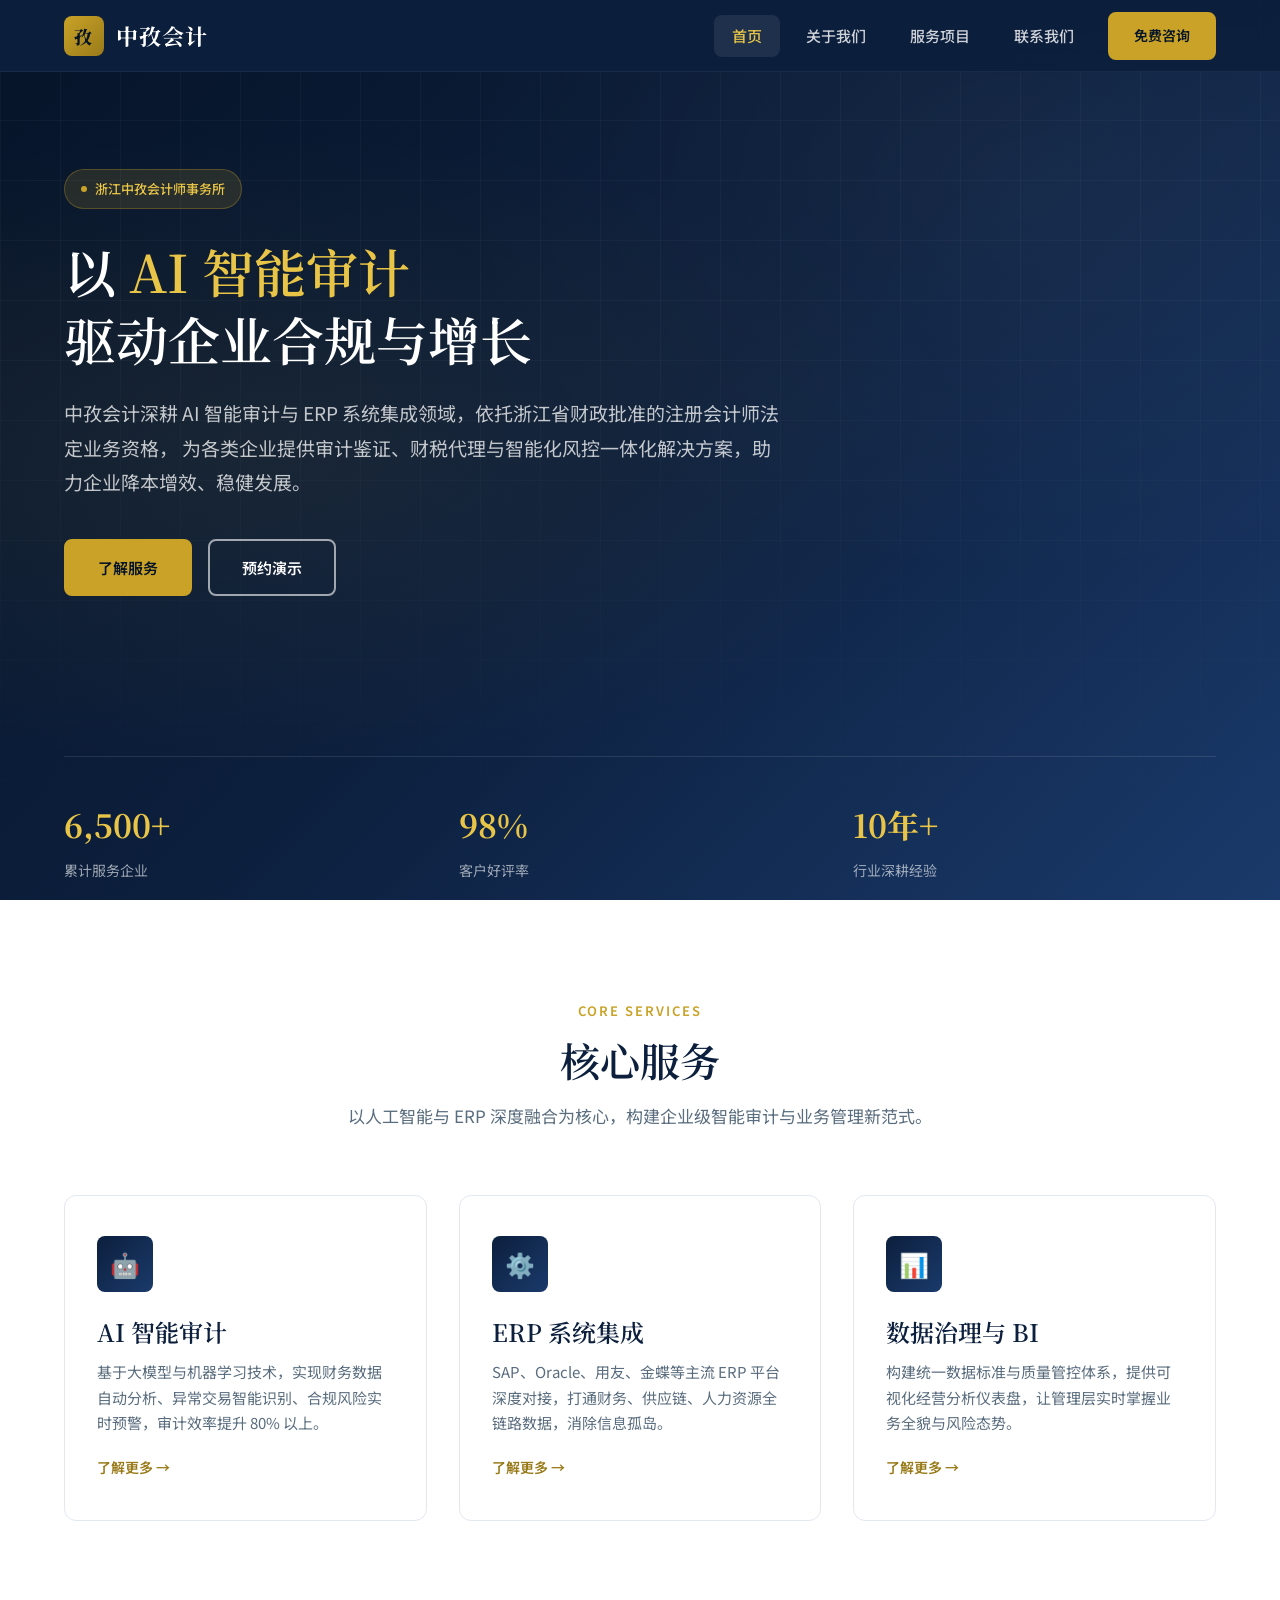
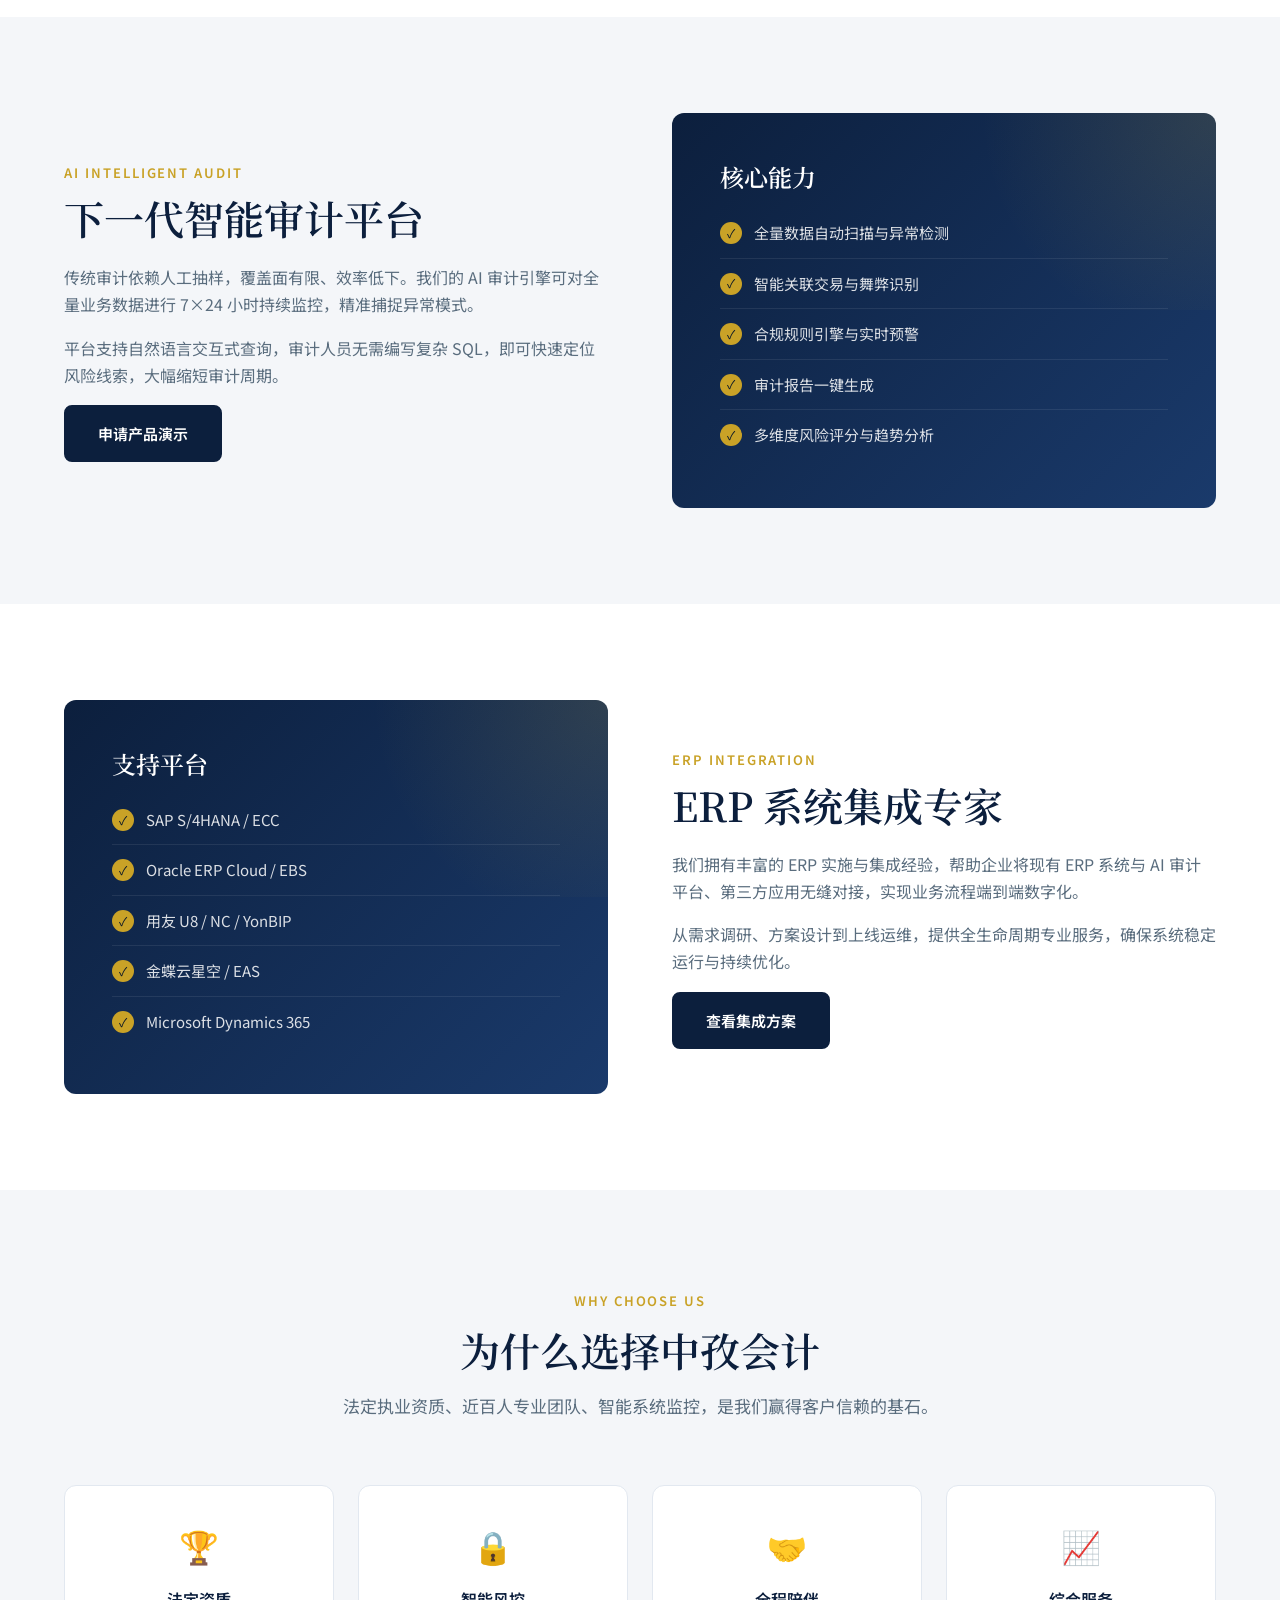
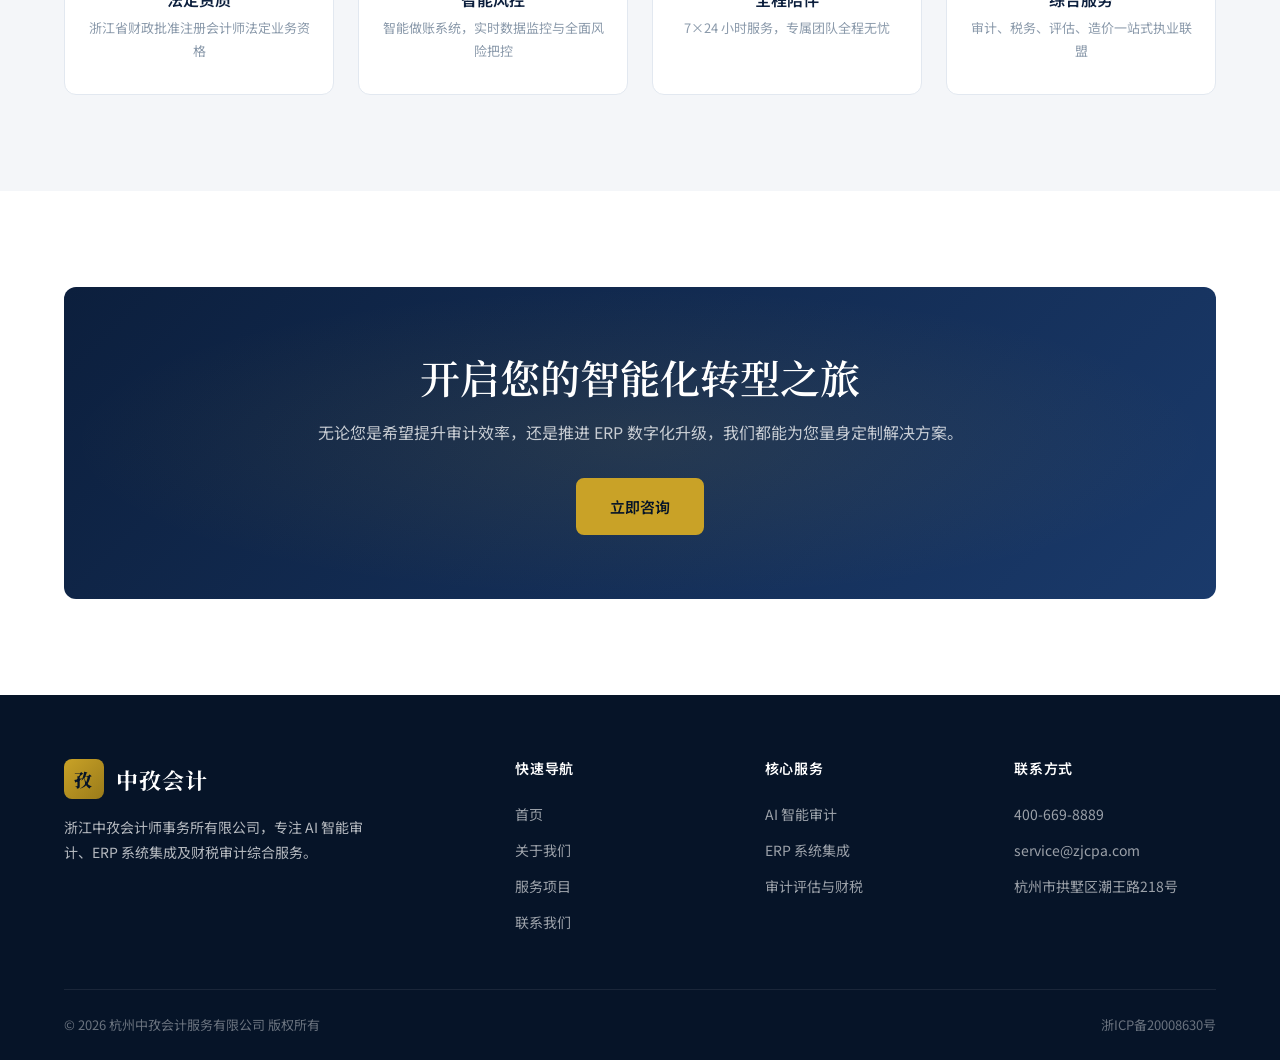
==== index.html @ 868f0404 "Initial commit: zhixin-website corporate site" ====
<!DOCTYPE html>
<html lang="zh-CN">
<head>
  <meta charset="UTF-8">
  <meta name="viewport" content="width=device-width, initial-scale=1.0">
  <meta name="description" content="中孜会计 — 浙江中孜会计师事务所，专注 AI 智能审计与 ERP 系统集成，提供会计、审计、税务一站式专业服务。">
  <title>中孜会计 — AI 智能审计与 ERP 系统集成专家</title>
  <link rel="preconnect" href="https://fonts.googleapis.com">
  <link rel="preconnect" href="https://fonts.gstatic.com" crossorigin>
  <link href="https://fonts.googleapis.com/css2?family=Noto+Sans+SC:wght@400;500;600;700&family=Noto+Serif+SC:wght@600;700&display=swap" rel="stylesheet">
  <link rel="stylesheet" href="css/style.css">
</head>
<body>

  <!-- Header -->
  <header class="header">
    <div class="container header-inner">
      <a href="index.html" class="logo">
        <span class="logo-icon">孜</span>
        中孜会计
      </a>
      <button class="menu-toggle" aria-label="打开菜单">
        <span></span><span></span><span></span>
      </button>
      <nav class="nav">
        <a href="index.html" class="nav-link active">首页</a>
        <a href="about.html" class="nav-link">关于我们</a>
        <a href="services.html" class="nav-link">服务项目</a>
        <a href="contact.html" class="nav-link">联系我们</a>
        <div class="nav-cta">
          <a href="contact.html" class="btn btn-primary">免费咨询</a>
        </div>
      </nav>
    </div>
  </header>

  <!-- Hero -->
  <section class="hero">
    <div class="hero-grid"></div>
    <div class="container">
      <div class="hero-content">
        <div class="hero-badge">浙江中孜会计师事务所</div>
        <h1>以 <span>AI 智能审计</span><br>驱动企业合规与增长</h1>
        <p class="hero-desc">
          中孜会计深耕 AI 智能审计与 ERP 系统集成领域，依托浙江省财政批准的注册会计师法定业务资格，
          为各类企业提供审计鉴证、财税代理与智能化风控一体化解决方案，助力企业降本增效、稳健发展。
        </p>
        <div class="hero-actions">
          <a href="services.html" class="btn btn-primary">了解服务</a>
          <a href="contact.html" class="btn btn-outline">预约演示</a>
        </div>
      </div>
      <div class="hero-stats">
        <div class="stat-item">
          <strong>6,500+</strong>
          <span>累计服务企业</span>
        </div>
        <div class="stat-item">
          <strong>98%</strong>
          <span>客户好评率</span>
        </div>
        <div class="stat-item">
          <strong>10年+</strong>
          <span>行业深耕经验</span>
        </div>
      </div>
    </div>
  </section>

  <!-- Services Overview -->
  <section class="section">
    <div class="container">
      <div class="section-header fade-in">
        <span class="section-label">Core Services</span>
        <h2 class="section-title">核心服务</h2>
        <p class="section-desc">以人工智能与 ERP 深度融合为核心，构建企业级智能审计与业务管理新范式。</p>
      </div>
      <div class="card-grid">
        <div class="card fade-in">
          <div class="card-icon">🤖</div>
          <h3>AI 智能审计</h3>
          <p>基于大模型与机器学习技术，实现财务数据自动分析、异常交易智能识别、合规风险实时预警，审计效率提升 80% 以上。</p>
          <a href="services.html#ai-audit" class="card-link">了解更多 →</a>
        </div>
        <div class="card fade-in">
          <div class="card-icon">⚙️</div>
          <h3>ERP 系统集成</h3>
          <p>SAP、Oracle、用友、金蝶等主流 ERP 平台深度对接，打通财务、供应链、人力资源全链路数据，消除信息孤岛。</p>
          <a href="services.html#erp" class="card-link">了解更多 →</a>
        </div>
        <div class="card fade-in">
          <div class="card-icon">📊</div>
          <h3>数据治理与 BI</h3>
          <p>构建统一数据标准与质量管控体系，提供可视化经营分析仪表盘，让管理层实时掌握业务全貌与风险态势。</p>
          <a href="services.html" class="card-link">了解更多 →</a>
        </div>
      </div>
    </div>
  </section>

  <!-- Feature: AI Audit -->
  <section class="section section-alt">
    <div class="container">
      <div class="feature-block fade-in">
        <div class="feature-content">
          <span class="section-label">AI Intelligent Audit</span>
          <h2>下一代智能审计平台</h2>
          <p>传统审计依赖人工抽样，覆盖面有限、效率低下。我们的 AI 审计引擎可对全量业务数据进行 7×24 小时持续监控，精准捕捉异常模式。</p>
          <p>平台支持自然语言交互式查询，审计人员无需编写复杂 SQL，即可快速定位风险线索，大幅缩短审计周期。</p>
          <a href="contact.html" class="btn btn-dark">申请产品演示</a>
        </div>
        <div class="feature-visual">
          <h3>核心能力</h3>
          <ul class="feature-list">
            <li><span class="check">✓</span>全量数据自动扫描与异常检测</li>
            <li><span class="check">✓</span>智能关联交易与舞弊识别</li>
            <li><span class="check">✓</span>合规规则引擎与实时预警</li>
            <li><span class="check">✓</span>审计报告一键生成</li>
            <li><span class="check">✓</span>多维度风险评分与趋势分析</li>
          </ul>
        </div>
      </div>
    </div>
  </section>

  <!-- Feature: ERP -->
  <section class="section">
    <div class="container">
      <div class="feature-block reverse fade-in">
        <div class="feature-content">
          <span class="section-label">ERP Integration</span>
          <h2>ERP 系统集成专家</h2>
          <p>我们拥有丰富的 ERP 实施与集成经验，帮助企业将现有 ERP 系统与 AI 审计平台、第三方应用无缝对接，实现业务流程端到端数字化。</p>
          <p>从需求调研、方案设计到上线运维，提供全生命周期专业服务，确保系统稳定运行与持续优化。</p>
          <a href="services.html#erp" class="btn btn-dark">查看集成方案</a>
        </div>
        <div class="feature-visual">
          <h3>支持平台</h3>
          <ul class="feature-list">
            <li><span class="check">✓</span>SAP S/4HANA / ECC</li>
            <li><span class="check">✓</span>Oracle ERP Cloud / EBS</li>
            <li><span class="check">✓</span>用友 U8 / NC / YonBIP</li>
            <li><span class="check">✓</span>金蝶云星空 / EAS</li>
            <li><span class="check">✓</span>Microsoft Dynamics 365</li>
          </ul>
        </div>
      </div>
    </div>
  </section>

  <!-- Why Us -->
  <section class="section section-alt">
    <div class="container">
      <div class="section-header fade-in">
        <span class="section-label">Why Choose Us</span>
        <h2 class="section-title">为什么选择中孜会计</h2>
        <p class="section-desc">法定执业资质、近百人专业团队、智能系统监控，是我们赢得客户信赖的基石。</p>
      </div>
      <div class="values-grid fade-in">
        <div class="value-card">
          <div class="icon">🏆</div>
          <h4>法定资质</h4>
          <p>浙江省财政批准注册会计师法定业务资格</p>
        </div>
        <div class="value-card">
          <div class="icon">🔒</div>
          <h4>智能风控</h4>
          <p>智能做账系统，实时数据监控与全面风险把控</p>
        </div>
        <div class="value-card">
          <div class="icon">🤝</div>
          <h4>全程陪伴</h4>
          <p>7×24 小时服务，专属团队全程无忧</p>
        </div>
        <div class="value-card">
          <div class="icon">📈</div>
          <h4>综合服务</h4>
          <p>审计、税务、评估、造价一站式执业联盟</p>
        </div>
      </div>
    </div>
  </section>

  <!-- CTA -->
  <section class="section">
    <div class="container">
      <div class="cta-banner fade-in">
        <h2>开启您的智能化转型之旅</h2>
        <p>无论您是希望提升审计效率，还是推进 ERP 数字化升级，我们都能为您量身定制解决方案。</p>
        <a href="contact.html" class="btn btn-primary">立即咨询</a>
      </div>
    </div>
  </section>

  <!-- Footer -->
  <footer class="footer">
    <div class="container">
      <div class="footer-grid">
        <div class="footer-brand">
          <a href="index.html" class="logo">
            <span class="logo-icon">孜</span>
            中孜会计
          </a>
          <p>浙江中孜会计师事务所有限公司，专注 AI 智能审计、ERP 系统集成及财税审计综合服务。</p>
        </div>
        <div class="footer-col">
          <h4>快速导航</h4>
          <a href="index.html">首页</a>
          <a href="about.html">关于我们</a>
          <a href="services.html">服务项目</a>
          <a href="contact.html">联系我们</a>
        </div>
        <div class="footer-col">
          <h4>核心服务</h4>
          <a href="services.html#ai-audit">AI 智能审计</a>
          <a href="services.html#erp">ERP 系统集成</a>
          <a href="services.html">审计评估与财税</a>
        </div>
        <div class="footer-col">
          <h4>联系方式</h4>
          <a href="tel:400-669-8889">400-669-8889</a>
          <a href="mailto:service@zjcpa.com">service@zjcpa.com</a>
          <a href="contact.html">杭州市拱墅区潮王路218号</a>
        </div>
      </div>
      <div class="footer-bottom">
        <span>&copy; 2026 杭州中孜会计服务有限公司 版权所有</span>
        <span>浙ICP备20008630号</span>
      </div>
    </div>
  </footer>

  <script src="js/main.js"></script>
</body>
</html>
---- css/style.css ----
/* ============================================
   中孜会计 — 企业官网样式
   专业 · 稳重 · 大气
   ============================================ */

:root {
  --color-primary: #0c1f3d;
  --color-primary-light: #1a3a6b;
  --color-primary-dark: #061428;
  --color-accent: #c9a227;
  --color-accent-light: #e8c547;
  --color-accent-dark: #9a7b1a;
  --color-text: #2c3e50;
  --color-text-light: #5a6d7e;
  --color-text-muted: #8b9aab;
  --color-bg: #ffffff;
  --color-bg-alt: #f4f6f9;
  --color-bg-dark: #0c1f3d;
  --color-border: #e2e8f0;
  --font-sans: "Noto Sans SC", "PingFang SC", "Microsoft YaHei", sans-serif;
  --font-serif: "Noto Serif SC", "Songti SC", serif;
  --shadow-sm: 0 1px 3px rgba(12, 31, 61, 0.08);
  --shadow-md: 0 4px 20px rgba(12, 31, 61, 0.12);
  --shadow-lg: 0 10px 40px rgba(12, 31, 61, 0.18);
  --radius: 8px;
  --radius-lg: 12px;
  --transition: 0.3s cubic-bezier(0.4, 0, 0.2, 1);
  --header-height: 72px;
  --container-max: 1200px;
}

*, *::before, *::after {
  box-sizing: border-box;
  margin: 0;
  padding: 0;
}

html {
  scroll-behavior: smooth;
  font-size: 16px;
}

body {
  font-family: var(--font-sans);
  color: var(--color-text);
  background: var(--color-bg);
  line-height: 1.7;
  -webkit-font-smoothing: antialiased;
}

img {
  max-width: 100%;
  height: auto;
  display: block;
}

a {
  color: inherit;
  text-decoration: none;
  transition: color var(--transition);
}

ul, ol {
  list-style: none;
}

.container {
  width: 100%;
  max-width: var(--container-max);
  margin: 0 auto;
  padding: 0 24px;
}

/* ---- Typography ---- */
h1, h2, h3, h4 {
  font-family: var(--font-serif);
  font-weight: 600;
  line-height: 1.3;
  color: var(--color-primary);
}

h1 { font-size: clamp(2rem, 5vw, 3.25rem); }
h2 { font-size: clamp(1.75rem, 4vw, 2.5rem); }
h3 { font-size: clamp(1.25rem, 2.5vw, 1.5rem); }

.section-label {
  display: inline-block;
  font-size: 0.8125rem;
  font-weight: 600;
  letter-spacing: 0.15em;
  text-transform: uppercase;
  color: var(--color-accent);
  margin-bottom: 12px;
}

.section-title {
  margin-bottom: 16px;
}

.section-desc {
  font-size: 1.0625rem;
  color: var(--color-text-light);
  max-width: 640px;
}

/* ---- Buttons ---- */
.btn {
  display: inline-flex;
  align-items: center;
  justify-content: center;
  gap: 8px;
  padding: 14px 32px;
  font-size: 0.9375rem;
  font-weight: 600;
  border-radius: var(--radius);
  border: 2px solid transparent;
  cursor: pointer;
  transition: all var(--transition);
  white-space: nowrap;
}

.btn-primary {
  background: var(--color-accent);
  color: var(--color-primary-dark);
  border-color: var(--color-accent);
}

.btn-primary:hover {
  background: var(--color-accent-light);
  border-color: var(--color-accent-light);
  transform: translateY(-2px);
  box-shadow: var(--shadow-md);
}

.btn-outline {
  background: transparent;
  color: #fff;
  border-color: rgba(255, 255, 255, 0.6);
}

.btn-outline:hover {
  background: rgba(255, 255, 255, 0.1);
  border-color: #fff;
}

.btn-dark {
  background: var(--color-primary);
  color: #fff;
  border-color: var(--color-primary);
}

.btn-dark:hover {
  background: var(--color-primary-light);
  border-color: var(--color-primary-light);
  transform: translateY(-2px);
  box-shadow: var(--shadow-md);
}

/* ---- Header ---- */
.header {
  position: fixed;
  top: 0;
  left: 0;
  right: 0;
  z-index: 1000;
  height: var(--header-height);
  background: rgba(12, 31, 61, 0.95);
  backdrop-filter: blur(12px);
  -webkit-backdrop-filter: blur(12px);
  border-bottom: 1px solid rgba(255, 255, 255, 0.06);
  transition: background var(--transition), box-shadow var(--transition);
}

.header.scrolled {
  background: rgba(6, 20, 40, 0.98);
  box-shadow: var(--shadow-md);
}

.header-inner {
  display: flex;
  align-items: center;
  justify-content: space-between;
  height: var(--header-height);
}

.logo {
  display: flex;
  align-items: center;
  gap: 12px;
  color: #fff;
  font-family: var(--font-serif);
  font-size: 1.375rem;
  font-weight: 700;
  letter-spacing: 0.05em;
}

.logo-icon {
  width: 40px;
  height: 40px;
  background: linear-gradient(135deg, var(--color-accent), var(--color-accent-dark));
  border-radius: var(--radius);
  display: flex;
  align-items: center;
  justify-content: center;
  font-size: 1.125rem;
  font-weight: 800;
  color: var(--color-primary-dark);
}

.nav {
  display: flex;
  align-items: center;
  gap: 8px;
}

.nav-link {
  padding: 8px 18px;
  font-size: 0.9375rem;
  font-weight: 500;
  color: rgba(255, 255, 255, 0.8);
  border-radius: var(--radius);
  transition: all var(--transition);
}

.nav-link:hover,
.nav-link.active {
  color: #fff;
  background: rgba(255, 255, 255, 0.08);
}

.nav-link.active {
  color: var(--color-accent-light);
}

.nav-cta {
  margin-left: 8px;
}

.nav-cta .btn {
  padding: 10px 24px;
  font-size: 0.875rem;
}

.menu-toggle {
  display: none;
  flex-direction: column;
  justify-content: center;
  gap: 5px;
  width: 40px;
  height: 40px;
  background: none;
  border: none;
  cursor: pointer;
  padding: 8px;
}

.menu-toggle span {
  display: block;
  width: 100%;
  height: 2px;
  background: #fff;
  border-radius: 2px;
  transition: all var(--transition);
}

.menu-toggle.active span:nth-child(1) {
  transform: rotate(45deg) translate(5px, 5px);
}

.menu-toggle.active span:nth-child(2) {
  opacity: 0;
}

.menu-toggle.active span:nth-child(3) {
  transform: rotate(-45deg) translate(5px, -5px);
}

/* ---- Hero ---- */
.hero {
  position: relative;
  min-height: 100vh;
  display: flex;
  align-items: center;
  background: linear-gradient(135deg, var(--color-primary-dark) 0%, var(--color-primary) 50%, var(--color-primary-light) 100%);
  overflow: hidden;
  padding-top: var(--header-height);
}

.hero::before {
  content: "";
  position: absolute;
  inset: 0;
  background:
    radial-gradient(ellipse at 20% 50%, rgba(201, 162, 39, 0.08) 0%, transparent 50%),
    radial-gradient(ellipse at 80% 20%, rgba(255, 255, 255, 0.04) 0%, transparent 40%);
  pointer-events: none;
}

.hero-grid {
  position: absolute;
  inset: 0;
  background-image:
    linear-gradient(rgba(255, 255, 255, 0.03) 1px, transparent 1px),
    linear-gradient(90deg, rgba(255, 255, 255, 0.03) 1px, transparent 1px);
  background-size: 60px 60px;
  mask-image: linear-gradient(to bottom, black 30%, transparent 100%);
  -webkit-mask-image: linear-gradient(to bottom, black 30%, transparent 100%);
}

.hero-content {
  position: relative;
  z-index: 1;
  max-width: 720px;
  padding: 80px 0;
}

.hero-badge {
  display: inline-flex;
  align-items: center;
  gap: 8px;
  padding: 8px 16px;
  background: rgba(201, 162, 39, 0.15);
  border: 1px solid rgba(201, 162, 39, 0.3);
  border-radius: 100px;
  font-size: 0.8125rem;
  font-weight: 500;
  color: var(--color-accent-light);
  margin-bottom: 28px;
}

.hero-badge::before {
  content: "";
  width: 6px;
  height: 6px;
  background: var(--color-accent);
  border-radius: 50%;
  animation: pulse 2s infinite;
}

@keyframes pulse {
  0%, 100% { opacity: 1; }
  50% { opacity: 0.4; }
}

.hero h1 {
  color: #fff;
  margin-bottom: 24px;
}

.hero h1 span {
  color: var(--color-accent-light);
}

.hero-desc {
  font-size: clamp(1rem, 2vw, 1.1875rem);
  color: rgba(255, 255, 255, 0.75);
  margin-bottom: 40px;
  line-height: 1.8;
}

.hero-actions {
  display: flex;
  flex-wrap: wrap;
  gap: 16px;
}

.hero-stats {
  position: relative;
  z-index: 1;
  display: grid;
  grid-template-columns: repeat(3, 1fr);
  gap: 32px;
  margin-top: 80px;
  padding-top: 40px;
  border-top: 1px solid rgba(255, 255, 255, 0.1);
}

.stat-item strong {
  display: block;
  font-family: var(--font-serif);
  font-size: 2rem;
  font-weight: 700;
  color: var(--color-accent-light);
  margin-bottom: 4px;
}

.stat-item span {
  font-size: 0.875rem;
  color: rgba(255, 255, 255, 0.6);
}

/* ---- Page Hero (inner pages) ---- */
.page-hero {
  background: linear-gradient(135deg, var(--color-primary-dark), var(--color-primary));
  padding: calc(var(--header-height) + 64px) 0 64px;
  text-align: center;
}

.page-hero h1 {
  color: #fff;
  margin-bottom: 16px;
}

.page-hero p {
  color: rgba(255, 255, 255, 0.7);
  font-size: 1.0625rem;
  max-width: 560px;
  margin: 0 auto;
}

.breadcrumb {
  display: flex;
  align-items: center;
  justify-content: center;
  gap: 8px;
  margin-bottom: 24px;
  font-size: 0.875rem;
  color: rgba(255, 255, 255, 0.5);
}

.breadcrumb a:hover {
  color: var(--color-accent-light);
}

.breadcrumb .sep {
  color: rgba(255, 255, 255, 0.3);
}

/* ---- Sections ---- */
.section {
  padding: 96px 0;
}

.section-alt {
  background: var(--color-bg-alt);
}

.section-header {
  text-align: center;
  margin-bottom: 64px;
}

.section-header .section-desc {
  margin: 0 auto;
}

/* ---- Cards ---- */
.card-grid {
  display: grid;
  grid-template-columns: repeat(auto-fit, minmax(300px, 1fr));
  gap: 32px;
}

.card {
  background: var(--color-bg);
  border-radius: var(--radius-lg);
  padding: 40px 32px;
  border: 1px solid var(--color-border);
  transition: all var(--transition);
}

.card:hover {
  transform: translateY(-6px);
  box-shadow: var(--shadow-lg);
  border-color: transparent;
}

.card-icon {
  width: 56px;
  height: 56px;
  background: linear-gradient(135deg, var(--color-primary), var(--color-primary-light));
  border-radius: var(--radius);
  display: flex;
  align-items: center;
  justify-content: center;
  margin-bottom: 24px;
  font-size: 1.5rem;
}

.card h3 {
  margin-bottom: 12px;
}

.card p {
  color: var(--color-text-light);
  font-size: 0.9375rem;
}

.card-link {
  display: inline-flex;
  align-items: center;
  gap: 6px;
  margin-top: 20px;
  font-size: 0.875rem;
  font-weight: 600;
  color: var(--color-accent-dark);
}

.card-link:hover {
  color: var(--color-accent);
  gap: 10px;
}

/* ---- Feature blocks ---- */
.feature-block {
  display: grid;
  grid-template-columns: 1fr 1fr;
  gap: 64px;
  align-items: center;
}

.feature-block.reverse {
  direction: rtl;
}

.feature-block.reverse > * {
  direction: ltr;
}

.feature-visual {
  background: linear-gradient(135deg, var(--color-primary), var(--color-primary-light));
  border-radius: var(--radius-lg);
  padding: 48px;
  color: #fff;
  position: relative;
  overflow: hidden;
}

.feature-visual::after {
  content: "";
  position: absolute;
  top: -50%;
  right: -50%;
  width: 100%;
  height: 100%;
  background: radial-gradient(circle, rgba(201, 162, 39, 0.15) 0%, transparent 70%);
}

.feature-visual h3 {
  color: #fff;
  margin-bottom: 16px;
  position: relative;
  z-index: 1;
}

.feature-list {
  position: relative;
  z-index: 1;
}

.feature-list li {
  display: flex;
  align-items: flex-start;
  gap: 12px;
  padding: 12px 0;
  font-size: 0.9375rem;
  color: rgba(255, 255, 255, 0.85);
  border-bottom: 1px solid rgba(255, 255, 255, 0.08);
}

.feature-list li:last-child {
  border-bottom: none;
}

.feature-list .check {
  flex-shrink: 0;
  width: 22px;
  height: 22px;
  background: var(--color-accent);
  border-radius: 50%;
  display: flex;
  align-items: center;
  justify-content: center;
  font-size: 0.75rem;
  color: var(--color-primary-dark);
  margin-top: 2px;
}

.feature-content .section-label {
  margin-bottom: 8px;
}

.feature-content h2 {
  margin-bottom: 20px;
}

.feature-content p {
  color: var(--color-text-light);
  margin-bottom: 16px;
}

/* ---- About page ---- */
.about-intro {
  display: grid;
  grid-template-columns: 1fr 1fr;
  gap: 64px;
  align-items: center;
}

.about-image {
  background: linear-gradient(135deg, var(--color-bg-alt), var(--color-border));
  border-radius: var(--radius-lg);
  aspect-ratio: 4/3;
  display: flex;
  align-items: center;
  justify-content: center;
  position: relative;
  overflow: hidden;
}

.about-image-inner {
  text-align: center;
  padding: 40px;
}

.about-image-inner .logo-icon {
  width: 80px;
  height: 80px;
  font-size: 2rem;
  margin: 0 auto 20px;
}

.about-image-inner h3 {
  font-size: 1.5rem;
  margin-bottom: 8px;
}

.about-image-inner p {
  color: var(--color-text-muted);
  font-size: 0.9375rem;
}

.values-grid {
  display: grid;
  grid-template-columns: repeat(4, 1fr);
  gap: 24px;
}

.value-card {
  text-align: center;
  padding: 32px 20px;
  background: var(--color-bg);
  border-radius: var(--radius-lg);
  border: 1px solid var(--color-border);
  transition: all var(--transition);
}

.value-card:hover {
  border-color: var(--color-accent);
  box-shadow: var(--shadow-sm);
}

.value-card .icon {
  font-size: 2rem;
  margin-bottom: 16px;
}

.value-card h4 {
  font-family: var(--font-sans);
  font-size: 1rem;
  font-weight: 600;
  margin-bottom: 8px;
}

.value-card p {
  font-size: 0.8125rem;
  color: var(--color-text-muted);
}

.timeline {
  position: relative;
  max-width: 700px;
  margin: 0 auto;
}

.timeline::before {
  content: "";
  position: absolute;
  left: 20px;
  top: 0;
  bottom: 0;
  width: 2px;
  background: var(--color-border);
}

.timeline-item {
  position: relative;
  padding-left: 56px;
  padding-bottom: 40px;
}

.timeline-item:last-child {
  padding-bottom: 0;
}

.timeline-dot {
  position: absolute;
  left: 12px;
  top: 4px;
  width: 18px;
  height: 18px;
  background: var(--color-accent);
  border: 3px solid var(--color-bg-alt);
  border-radius: 50%;
}

.timeline-year {
  font-family: var(--font-serif);
  font-size: 1.125rem;
  font-weight: 700;
  color: var(--color-accent-dark);
  margin-bottom: 4px;
}

.timeline-item h4 {
  font-family: var(--font-sans);
  font-size: 1rem;
  font-weight: 600;
  margin-bottom: 6px;
}

.timeline-item p {
  font-size: 0.9375rem;
  color: var(--color-text-light);
}

/* ---- Services page ---- */
.service-hero-card {
  display: grid;
  grid-template-columns: 1fr 1fr;
  gap: 0;
  background: var(--color-bg);
  border-radius: var(--radius-lg);
  overflow: hidden;
  border: 1px solid var(--color-border);
  margin-bottom: 48px;
  transition: all var(--transition);
}

.service-hero-card:hover {
  box-shadow: var(--shadow-lg);
}

.service-hero-card .visual {
  background: linear-gradient(135deg, var(--color-primary-dark), var(--color-primary-light));
  padding: 56px 48px;
  display: flex;
  flex-direction: column;
  justify-content: center;
  color: #fff;
}

.service-hero-card .visual .tag {
  display: inline-block;
  padding: 4px 12px;
  background: rgba(201, 162, 39, 0.2);
  border: 1px solid rgba(201, 162, 39, 0.4);
  border-radius: 100px;
  font-size: 0.75rem;
  font-weight: 600;
  color: var(--color-accent-light);
  margin-bottom: 20px;
  width: fit-content;
}

.service-hero-card .visual h2 {
  color: #fff;
  margin-bottom: 16px;
}

.service-hero-card .visual p {
  color: rgba(255, 255, 255, 0.75);
  font-size: 0.9375rem;
}

.service-hero-card .content {
  padding: 56px 48px;
}

.service-hero-card .content h3 {
  margin-bottom: 20px;
}

.capability-list {
  display: grid;
  grid-template-columns: 1fr 1fr;
  gap: 12px;
}

.capability-list li {
  display: flex;
  align-items: center;
  gap: 10px;
  font-size: 0.9375rem;
  color: var(--color-text-light);
  padding: 8px 0;
}

.capability-list .dot {
  width: 6px;
  height: 6px;
  background: var(--color-accent);
  border-radius: 50%;
  flex-shrink: 0;
}

.process-steps {
  display: grid;
  grid-template-columns: repeat(4, 1fr);
  gap: 24px;
  counter-reset: step;
}

.process-step {
  text-align: center;
  padding: 32px 20px;
  position: relative;
}

.process-step::before {
  counter-increment: step;
  content: counter(step, decimal-leading-zero);
  display: flex;
  align-items: center;
  justify-content: center;
  width: 48px;
  height: 48px;
  background: var(--color-primary);
  color: var(--color-accent-light);
  font-family: var(--font-serif);
  font-size: 1.125rem;
  font-weight: 700;
  border-radius: 50%;
  margin: 0 auto 20px;
}

.process-step h4 {
  font-family: var(--font-sans);
  font-size: 1rem;
  font-weight: 600;
  margin-bottom: 8px;
}

.process-step p {
  font-size: 0.8125rem;
  color: var(--color-text-muted);
}

/* ---- Contact page ---- */
.contact-grid {
  display: grid;
  grid-template-columns: 1fr 1.2fr;
  gap: 48px;
}

.contact-info-card {
  background: linear-gradient(135deg, var(--color-primary), var(--color-primary-light));
  border-radius: var(--radius-lg);
  padding: 48px 40px;
  color: #fff;
}

.contact-info-card h2 {
  color: #fff;
  margin-bottom: 12px;
}

.contact-info-card > p {
  color: rgba(255, 255, 255, 0.7);
  margin-bottom: 40px;
  font-size: 0.9375rem;
}

.contact-item {
  display: flex;
  align-items: flex-start;
  gap: 16px;
  padding: 20px 0;
  border-bottom: 1px solid rgba(255, 255, 255, 0.1);
}

.contact-item:last-child {
  border-bottom: none;
}

.contact-item .icon {
  width: 44px;
  height: 44px;
  background: rgba(255, 255, 255, 0.1);
  border-radius: var(--radius);
  display: flex;
  align-items: center;
  justify-content: center;
  font-size: 1.125rem;
  flex-shrink: 0;
}

.contact-item h4 {
  font-family: var(--font-sans);
  font-size: 0.8125rem;
  font-weight: 500;
  color: rgba(255, 255, 255, 0.6);
  margin-bottom: 4px;
}

.contact-item p, .contact-item a {
  font-size: 0.9375rem;
  color: #fff;
}

.contact-item a:hover {
  color: var(--color-accent-light);
}

.contact-form {
  background: var(--color-bg);
  border: 1px solid var(--color-border);
  border-radius: var(--radius-lg);
  padding: 48px 40px;
}

.contact-form h3 {
  margin-bottom: 32px;
}

.form-group {
  margin-bottom: 24px;
}

.form-group label {
  display: block;
  font-size: 0.875rem;
  font-weight: 500;
  color: var(--color-text);
  margin-bottom: 8px;
}

.form-group input,
.form-group select,
.form-group textarea {
  width: 100%;
  padding: 14px 16px;
  font-family: var(--font-sans);
  font-size: 0.9375rem;
  color: var(--color-text);
  background: var(--color-bg-alt);
  border: 1px solid var(--color-border);
  border-radius: var(--radius);
  transition: border-color var(--transition), box-shadow var(--transition);
}

.form-group input:focus,
.form-group select:focus,
.form-group textarea:focus {
  outline: none;
  border-color: var(--color-primary-light);
  box-shadow: 0 0 0 3px rgba(26, 58, 107, 0.1);
}

.form-group textarea {
  resize: vertical;
  min-height: 140px;
}

.form-row {
  display: grid;
  grid-template-columns: 1fr 1fr;
  gap: 20px;
}

.form-success {
  display: none;
  text-align: center;
  padding: 48px 24px;
}

.form-success.show {
  display: block;
}

.form-success .icon {
  font-size: 3rem;
  margin-bottom: 16px;
}

.form-success h3 {
  margin-bottom: 8px;
}

.form-success p {
  color: var(--color-text-light);
}

.contact-form.hide {
  display: none;
}

/* ---- CTA Banner ---- */
.cta-banner {
  background: linear-gradient(135deg, var(--color-primary), var(--color-primary-light));
  border-radius: var(--radius-lg);
  padding: 64px 48px;
  text-align: center;
  position: relative;
  overflow: hidden;
}

.cta-banner::before {
  content: "";
  position: absolute;
  inset: 0;
  background: radial-gradient(ellipse at center, rgba(201, 162, 39, 0.1) 0%, transparent 70%);
}

.cta-banner h2 {
  color: #fff;
  margin-bottom: 16px;
  position: relative;
}

.cta-banner p {
  color: rgba(255, 255, 255, 0.75);
  margin-bottom: 32px;
  position: relative;
}

.cta-banner .btn {
  position: relative;
}

/* ---- Footer ---- */
.footer {
  background: var(--color-primary-dark);
  color: rgba(255, 255, 255, 0.7);
  padding: 64px 0 0;
}

.footer-grid {
  display: grid;
  grid-template-columns: 2fr 1fr 1fr 1fr;
  gap: 48px;
  padding-bottom: 48px;
  border-bottom: 1px solid rgba(255, 255, 255, 0.08);
}

.footer-brand .logo {
  margin-bottom: 16px;
}

.footer-brand p {
  font-size: 0.875rem;
  line-height: 1.8;
  max-width: 300px;
}

.footer-col h4 {
  font-family: var(--font-sans);
  font-size: 0.875rem;
  font-weight: 600;
  color: #fff;
  margin-bottom: 20px;
  letter-spacing: 0.05em;
}

.footer-col a {
  display: block;
  font-size: 0.875rem;
  padding: 6px 0;
  color: rgba(255, 255, 255, 0.6);
  transition: color var(--transition);
}

.footer-col a:hover {
  color: var(--color-accent-light);
}

.footer-bottom {
  display: flex;
  align-items: center;
  justify-content: space-between;
  padding: 24px 0;
  font-size: 0.8125rem;
  color: rgba(255, 255, 255, 0.4);
}

/* ---- Animations ---- */
.fade-in {
  opacity: 0;
  transform: translateY(24px);
  transition: opacity 0.6s ease, transform 0.6s ease;
}

.fade-in.visible {
  opacity: 1;
  transform: translateY(0);
}

/* ---- Responsive ---- */
@media (max-width: 1024px) {
  .feature-block,
  .about-intro,
  .service-hero-card,
  .contact-grid {
    grid-template-columns: 1fr;
    gap: 40px;
  }

  .feature-block.reverse {
    direction: ltr;
  }

  .service-hero-card .visual,
  .service-hero-card .content {
    padding: 40px 32px;
  }

  .values-grid {
    grid-template-columns: repeat(2, 1fr);
  }

  .process-steps {
    grid-template-columns: repeat(2, 1fr);
  }

  .footer-grid {
    grid-template-columns: 1fr 1fr;
    gap: 32px;
  }
}

@media (max-width: 768px) {
  :root {
    --header-height: 64px;
  }

  .menu-toggle {
    display: flex;
  }

  .nav {
    position: fixed;
    top: var(--header-height);
    left: 0;
    right: 0;
    background: var(--color-primary-dark);
    flex-direction: column;
    padding: 16px;
    gap: 4px;
    transform: translateY(-100%);
    opacity: 0;
    visibility: hidden;
    transition: all var(--transition);
    border-bottom: 1px solid rgba(255, 255, 255, 0.06);
  }

  .nav.open {
    transform: translateY(0);
    opacity: 1;
    visibility: visible;
  }

  .nav-link {
    width: 100%;
    padding: 14px 18px;
    text-align: center;
  }

  .nav-cta {
    margin-left: 0;
    width: 100%;
  }

  .nav-cta .btn {
    width: 100%;
  }

  .section {
    padding: 64px 0;
  }

  .hero-content {
    padding: 48px 0;
  }

  .hero-stats {
    grid-template-columns: 1fr;
    gap: 24px;
    margin-top: 48px;
  }

  .card-grid {
    grid-template-columns: 1fr;
  }

  .values-grid {
    grid-template-columns: 1fr 1fr;
  }

  .capability-list {
    grid-template-columns: 1fr;
  }

  .process-steps {
    grid-template-columns: 1fr;
  }

  .form-row {
    grid-template-columns: 1fr;
  }

  .footer-grid {
    grid-template-columns: 1fr;
    gap: 32px;
  }

  .footer-bottom {
    flex-direction: column;
    gap: 8px;
    text-align: center;
  }

  .cta-banner {
    padding: 48px 24px;
  }

  .hero-actions {
    flex-direction: column;
  }

  .hero-actions .btn {
    width: 100%;
  }
}

@media (max-width: 480px) {
  .container {
    padding: 0 16px;
  }

  .values-grid {
    grid-template-columns: 1fr;
  }

  .contact-info-card,
  .contact-form {
    padding: 32px 24px;
  }
}
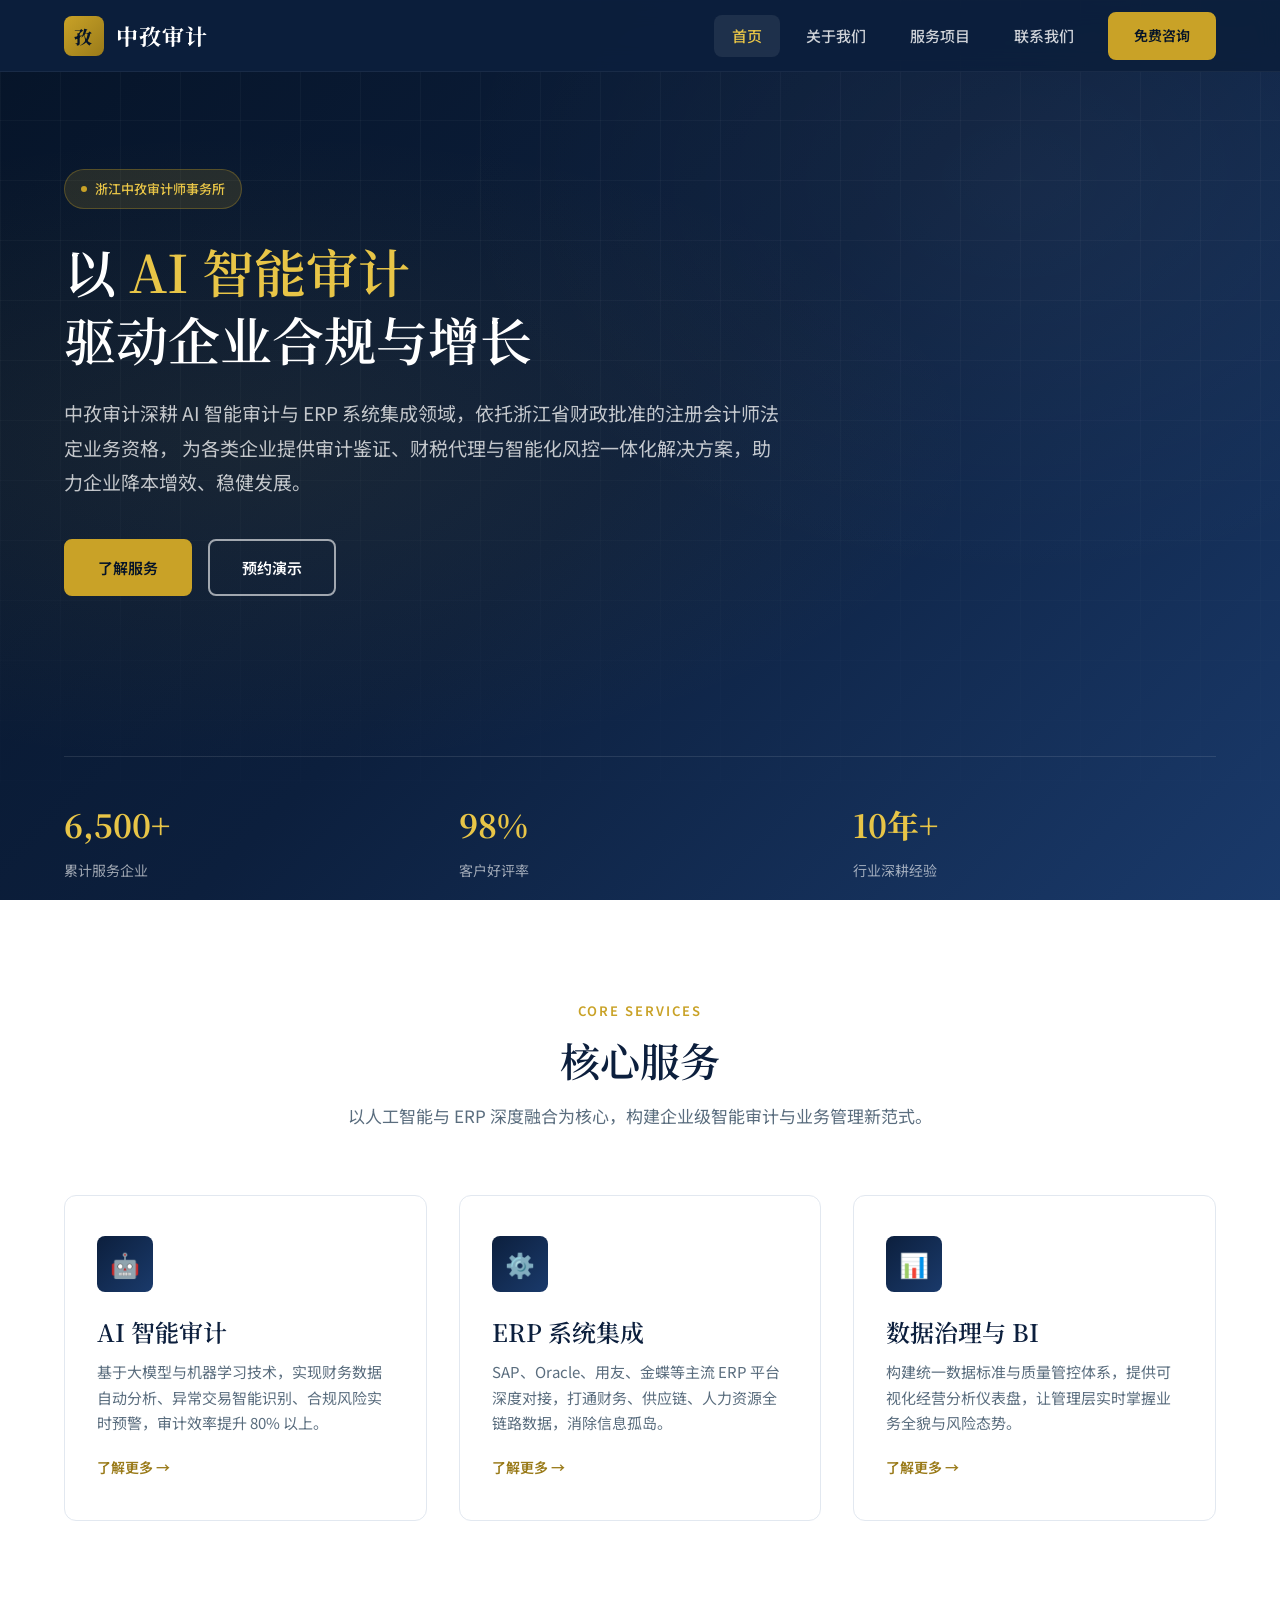
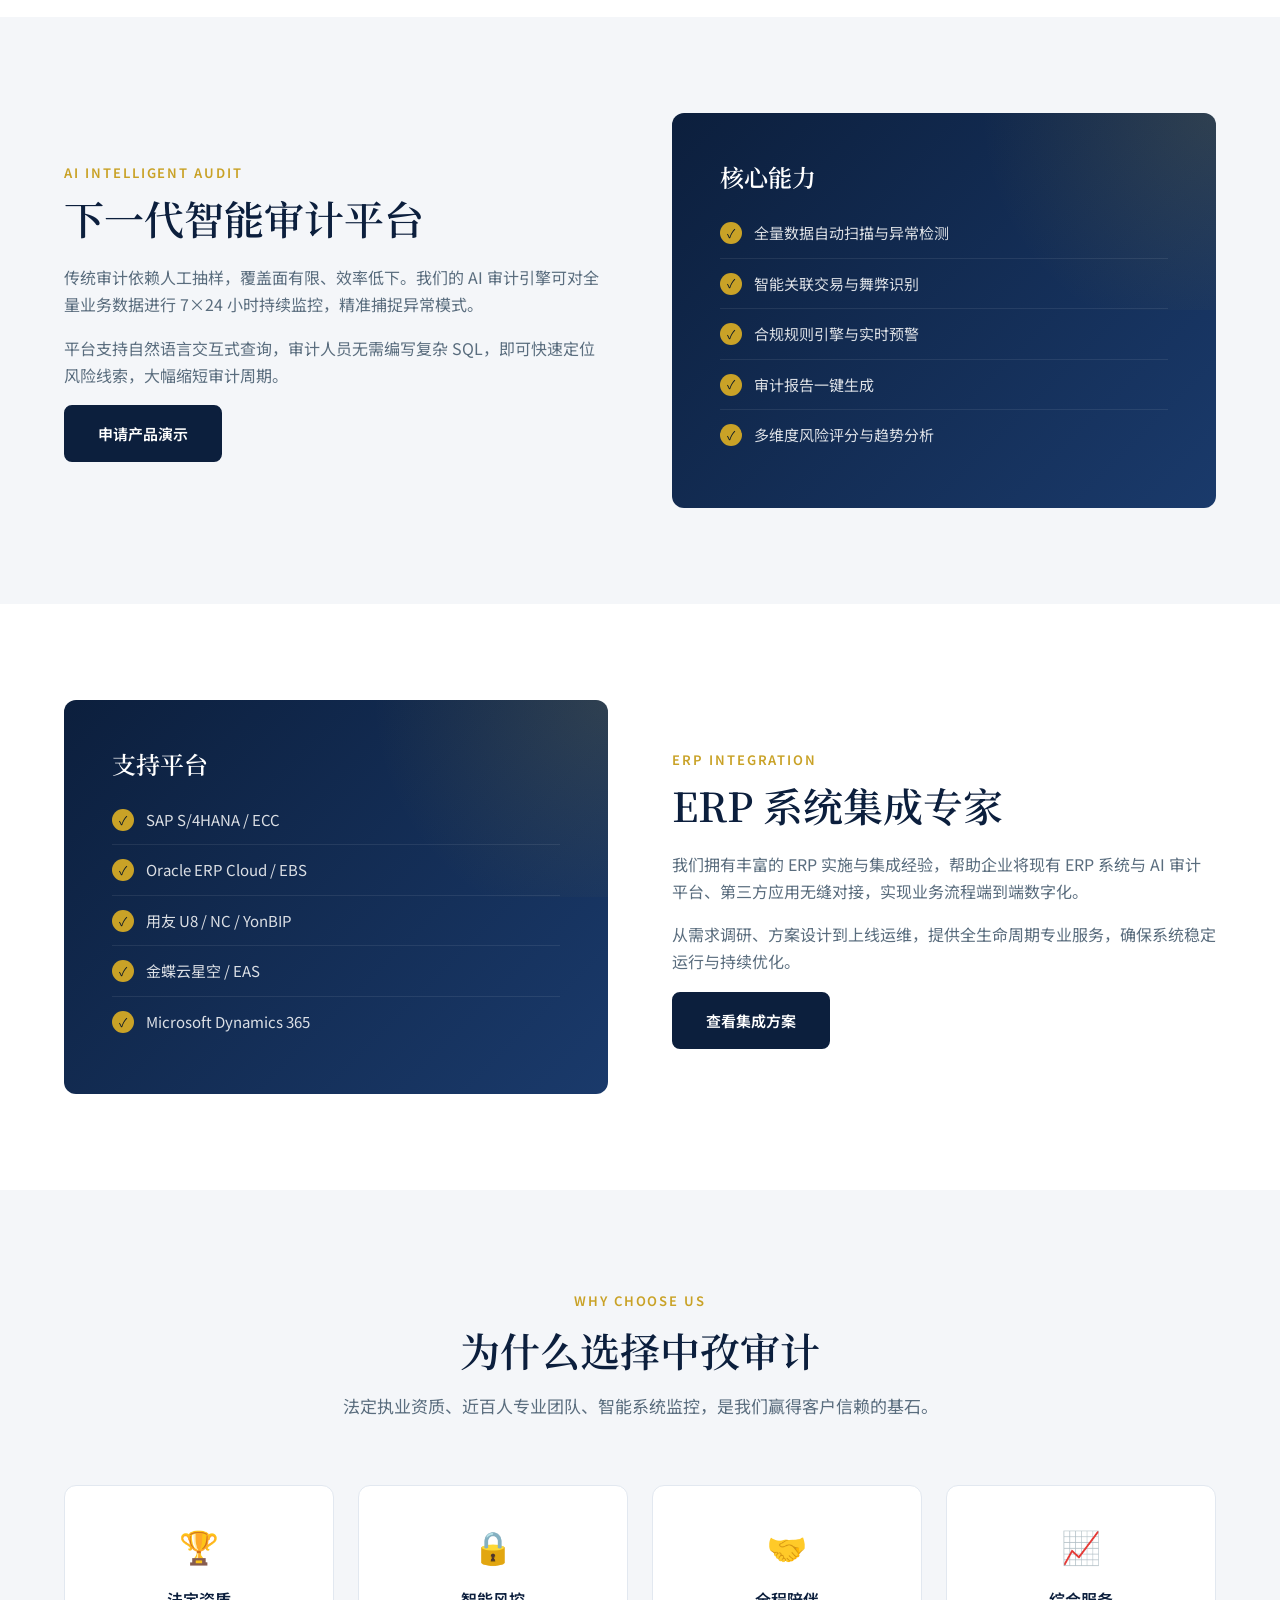
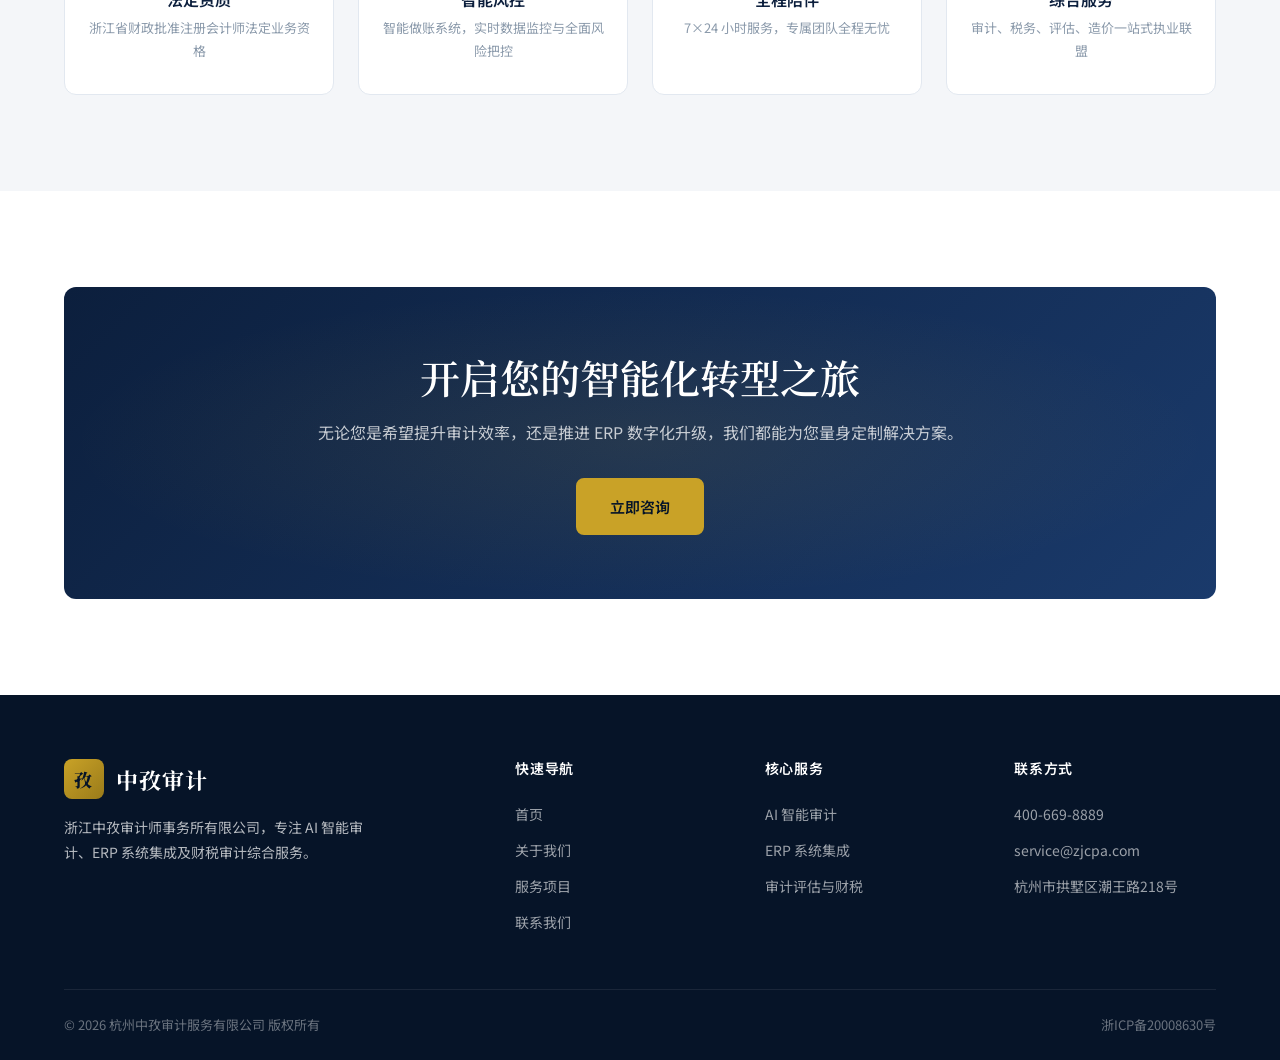
==== commit 57d18817: "v1" ====
--- a/index.html
+++ b/index.html
@@ -3,8 +3,8 @@
 <head>
   <meta charset="UTF-8">
   <meta name="viewport" content="width=device-width, initial-scale=1.0">
-  <meta name="description" content="中孜会计 — 浙江中孜会计师事务所，专注 AI 智能审计与 ERP 系统集成，提供会计、审计、税务一站式专业服务。">
-  <title>中孜会计 — AI 智能审计与 ERP 系统集成专家</title>
+  <meta name="description" content="中孜审计 — 浙江中孜审计师事务所，专注 AI 智能审计与 ERP 系统集成，提供会计、审计、税务一站式专业服务。">
+  <title>中孜审计 — AI 智能审计与 ERP 系统集成专家</title>
   <link rel="preconnect" href="https://fonts.googleapis.com">
   <link rel="preconnect" href="https://fonts.gstatic.com" crossorigin>
   <link href="https://fonts.googleapis.com/css2?family=Noto+Sans+SC:wght@400;500;600;700&family=Noto+Serif+SC:wght@600;700&display=swap" rel="stylesheet">
@@ -17,7 +17,7 @@
     <div class="container header-inner">
       <a href="index.html" class="logo">
         <span class="logo-icon">孜</span>
-        中孜会计
+        中孜审计
       </a>
       <button class="menu-toggle" aria-label="打开菜单">
         <span></span><span></span><span></span>
@@ -39,10 +39,10 @@
     <div class="hero-grid"></div>
     <div class="container">
       <div class="hero-content">
-        <div class="hero-badge">浙江中孜会计师事务所</div>
+        <div class="hero-badge">浙江中孜审计师事务所</div>
         <h1>以 <span>AI 智能审计</span><br>驱动企业合规与增长</h1>
         <p class="hero-desc">
-          中孜会计深耕 AI 智能审计与 ERP 系统集成领域，依托浙江省财政批准的注册会计师法定业务资格，
+          中孜审计深耕 AI 智能审计与 ERP 系统集成领域，依托浙江省财政批准的注册会计师法定业务资格，
           为各类企业提供审计鉴证、财税代理与智能化风控一体化解决方案，助力企业降本增效、稳健发展。
         </p>
         <div class="hero-actions">
@@ -153,7 +153,7 @@
     <div class="container">
       <div class="section-header fade-in">
         <span class="section-label">Why Choose Us</span>
-        <h2 class="section-title">为什么选择中孜会计</h2>
+        <h2 class="section-title">为什么选择中孜审计</h2>
         <p class="section-desc">法定执业资质、近百人专业团队、智能系统监控，是我们赢得客户信赖的基石。</p>
       </div>
       <div class="values-grid fade-in">
@@ -199,9 +199,9 @@
         <div class="footer-brand">
           <a href="index.html" class="logo">
             <span class="logo-icon">孜</span>
-            中孜会计
+            中孜审计
           </a>
-          <p>浙江中孜会计师事务所有限公司，专注 AI 智能审计、ERP 系统集成及财税审计综合服务。</p>
+          <p>浙江中孜审计师事务所有限公司，专注 AI 智能审计、ERP 系统集成及财税审计综合服务。</p>
         </div>
         <div class="footer-col">
           <h4>快速导航</h4>
@@ -224,7 +224,7 @@
         </div>
       </div>
       <div class="footer-bottom">
-        <span>&copy; 2026 杭州中孜会计服务有限公司 版权所有</span>
+        <span>&copy; 2026 杭州中孜审计服务有限公司 版权所有</span>
         <span>浙ICP备20008630号</span>
       </div>
     </div>
--- a/css/style.css
+++ b/css/style.css
@@ -1,5 +1,5 @@
 /* ============================================
-   中孜会计 — 企业官网样式
+   中孜审计 — 企业官网样式
    专业 · 稳重 · 大气
    ============================================ */
 
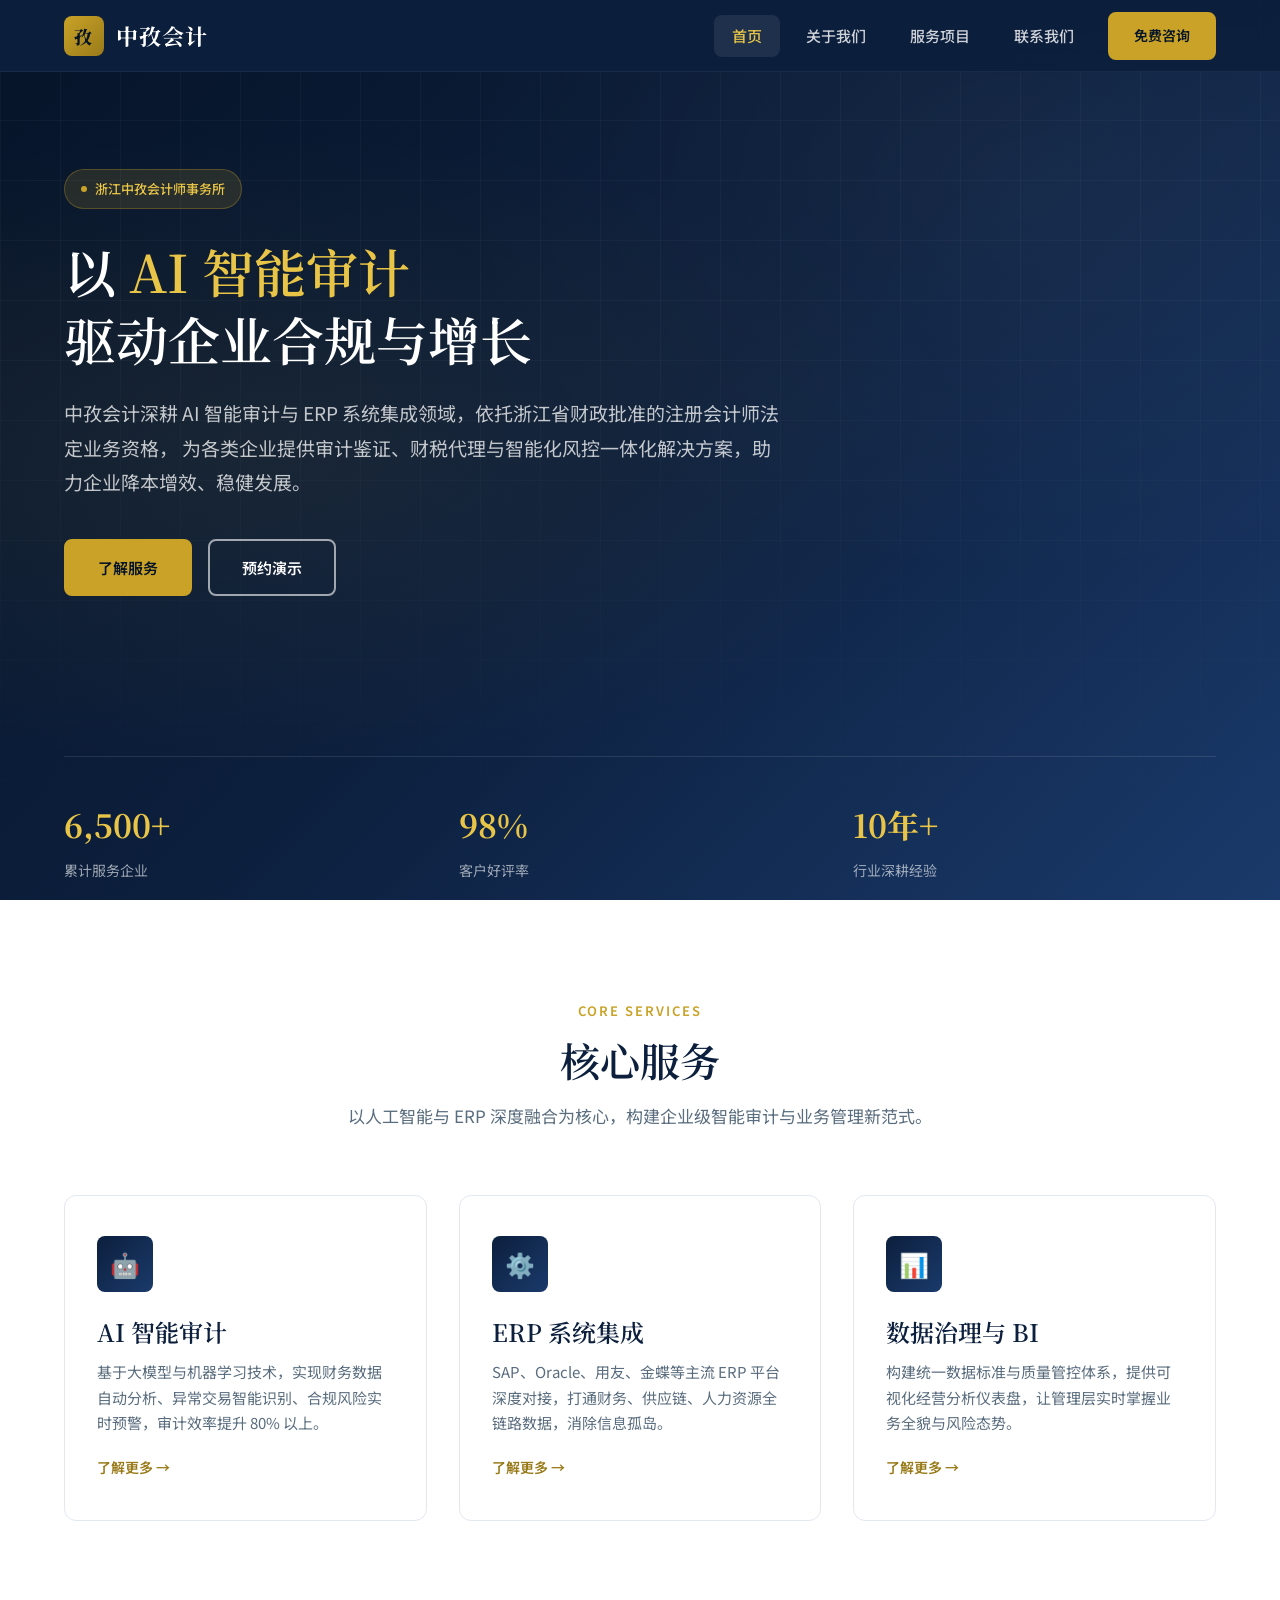
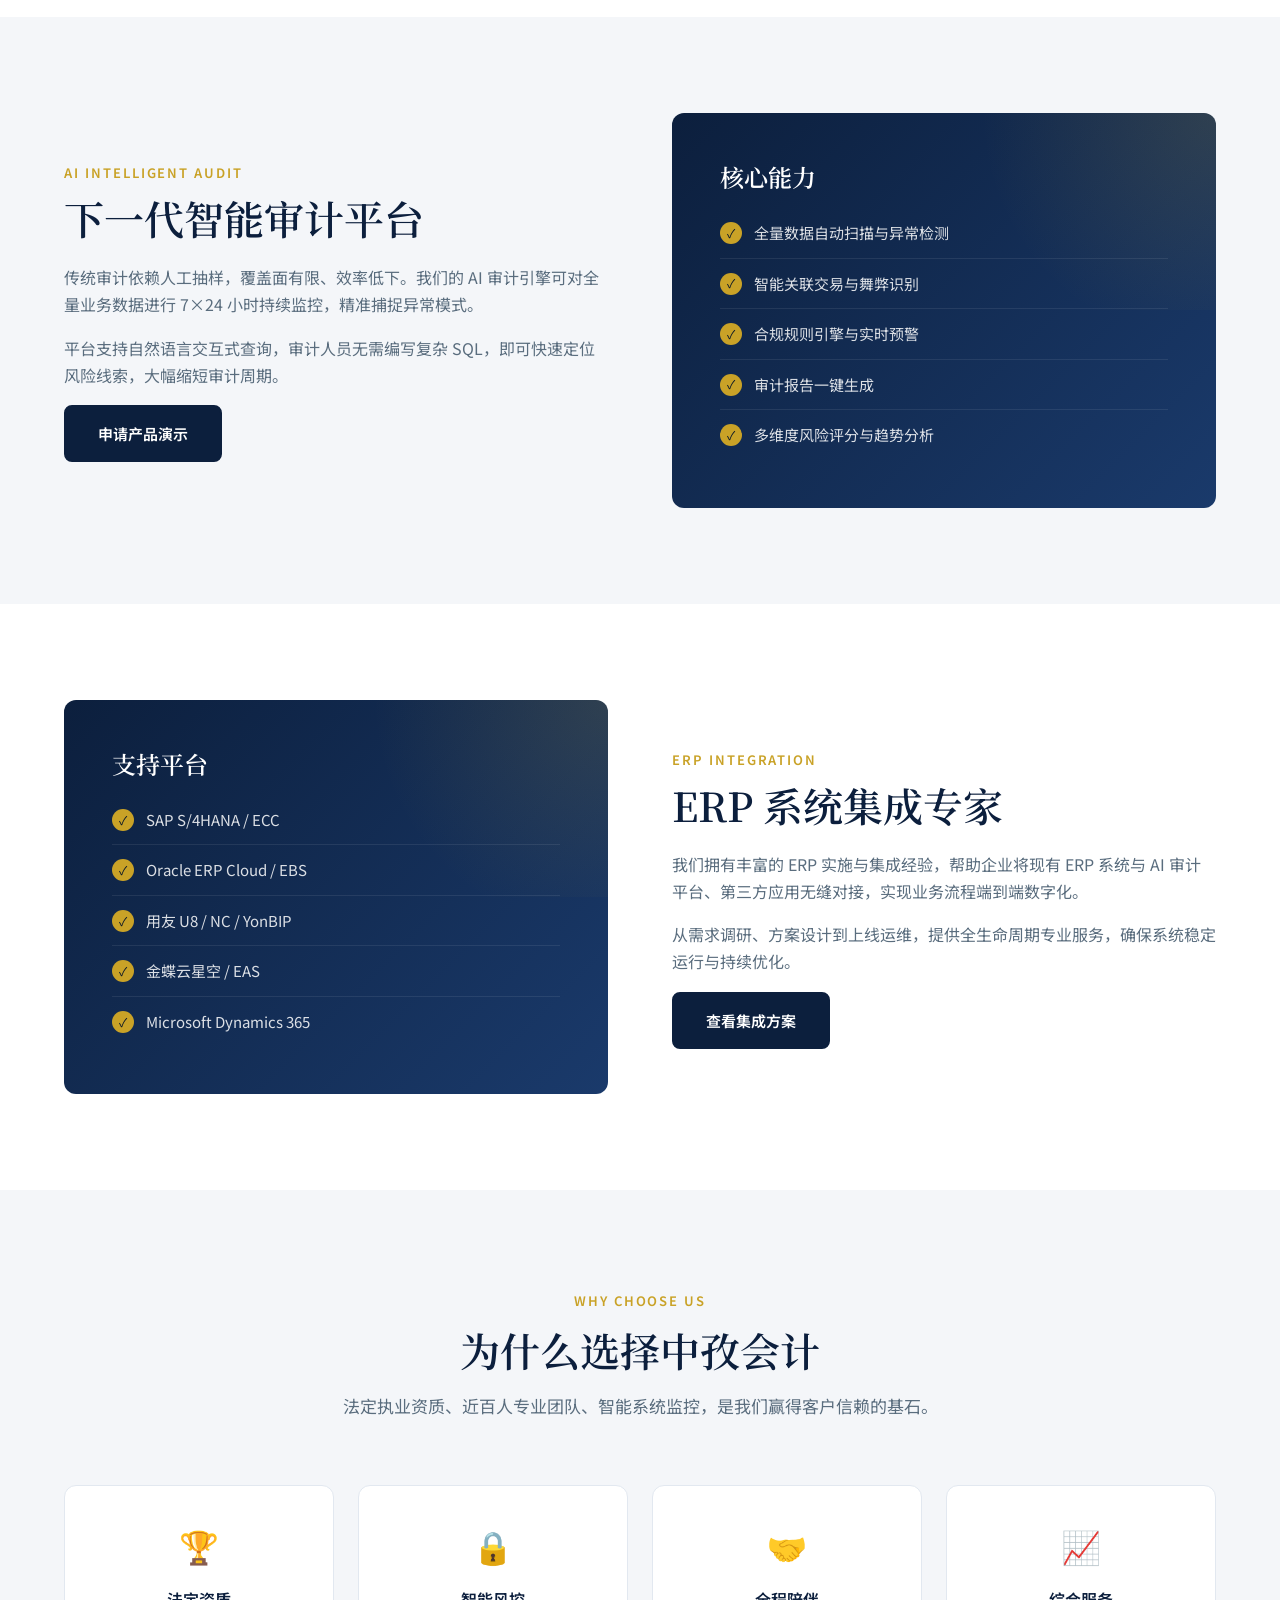
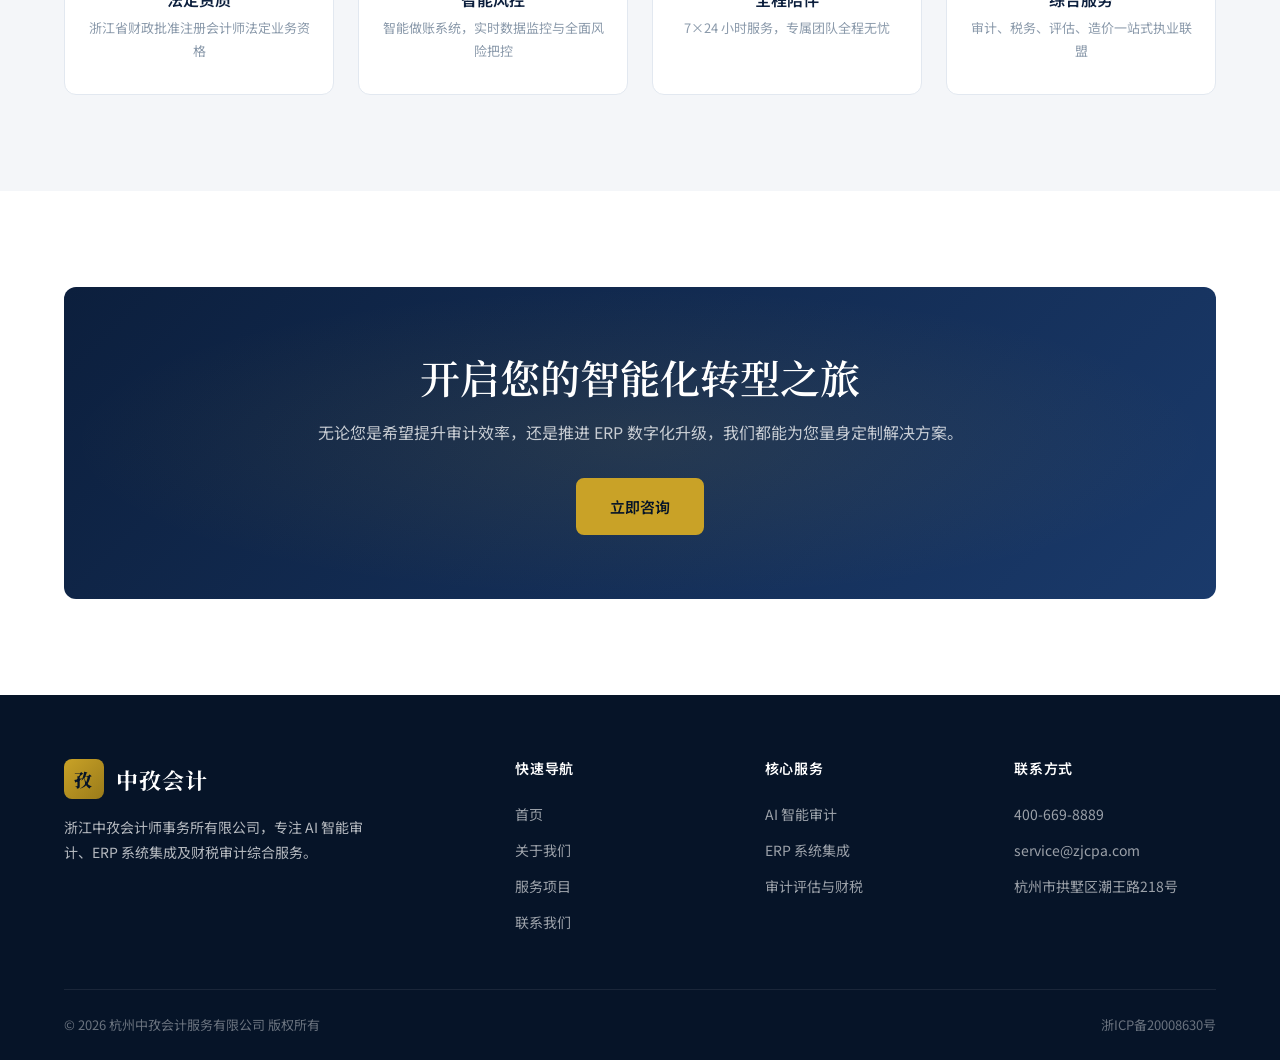
==== commit 377a59c4: "update website content" ====
--- a/index.html
+++ b/index.html
@@ -3,8 +3,8 @@
 <head>
   <meta charset="UTF-8">
   <meta name="viewport" content="width=device-width, initial-scale=1.0">
-  <meta name="description" content="中孜审计 — 浙江中孜审计师事务所，专注 AI 智能审计与 ERP 系统集成，提供会计、审计、税务一站式专业服务。">
-  <title>中孜审计 — AI 智能审计与 ERP 系统集成专家</title>
+  <meta name="description" content="中孜会计 — 浙江中孜会计师事务所，专注 AI 智能审计与 ERP 系统集成，提供会计、审计、税务一站式专业服务。">
+  <title>中孜会计 — AI 智能审计与 ERP 系统集成专家</title>
   <link rel="preconnect" href="https://fonts.googleapis.com">
   <link rel="preconnect" href="https://fonts.gstatic.com" crossorigin>
   <link href="https://fonts.googleapis.com/css2?family=Noto+Sans+SC:wght@400;500;600;700&family=Noto+Serif+SC:wght@600;700&display=swap" rel="stylesheet">
@@ -17,7 +17,7 @@
     <div class="container header-inner">
       <a href="index.html" class="logo">
         <span class="logo-icon">孜</span>
-        中孜审计
+        中孜会计
       </a>
       <button class="menu-toggle" aria-label="打开菜单">
         <span></span><span></span><span></span>
@@ -39,10 +39,10 @@
     <div class="hero-grid"></div>
     <div class="container">
       <div class="hero-content">
-        <div class="hero-badge">浙江中孜审计师事务所</div>
+        <div class="hero-badge">浙江中孜会计师事务所</div>
         <h1>以 <span>AI 智能审计</span><br>驱动企业合规与增长</h1>
         <p class="hero-desc">
-          中孜审计深耕 AI 智能审计与 ERP 系统集成领域，依托浙江省财政批准的注册会计师法定业务资格，
+          中孜会计深耕 AI 智能审计与 ERP 系统集成领域，依托浙江省财政批准的注册会计师法定业务资格，
           为各类企业提供审计鉴证、财税代理与智能化风控一体化解决方案，助力企业降本增效、稳健发展。
         </p>
         <div class="hero-actions">
@@ -153,7 +153,7 @@
     <div class="container">
       <div class="section-header fade-in">
         <span class="section-label">Why Choose Us</span>
-        <h2 class="section-title">为什么选择中孜审计</h2>
+        <h2 class="section-title">为什么选择中孜会计</h2>
         <p class="section-desc">法定执业资质、近百人专业团队、智能系统监控，是我们赢得客户信赖的基石。</p>
       </div>
       <div class="values-grid fade-in">
@@ -199,9 +199,9 @@
         <div class="footer-brand">
           <a href="index.html" class="logo">
             <span class="logo-icon">孜</span>
-            中孜审计
+            中孜会计
           </a>
-          <p>浙江中孜审计师事务所有限公司，专注 AI 智能审计、ERP 系统集成及财税审计综合服务。</p>
+          <p>浙江中孜会计师事务所有限公司，专注 AI 智能审计、ERP 系统集成及财税审计综合服务。</p>
         </div>
         <div class="footer-col">
           <h4>快速导航</h4>
@@ -224,7 +224,7 @@
         </div>
       </div>
       <div class="footer-bottom">
-        <span>&copy; 2026 杭州中孜审计服务有限公司 版权所有</span>
+        <span>&copy; 2026 杭州中孜会计服务有限公司 版权所有</span>
         <span>浙ICP备20008630号</span>
       </div>
     </div>
--- a/css/style.css
+++ b/css/style.css
@@ -1,5 +1,5 @@
 /* ============================================
-   中孜审计 — 企业官网样式
+   中孜会计 — 企业官网样式
    专业 · 稳重 · 大气
    ============================================ */
 
